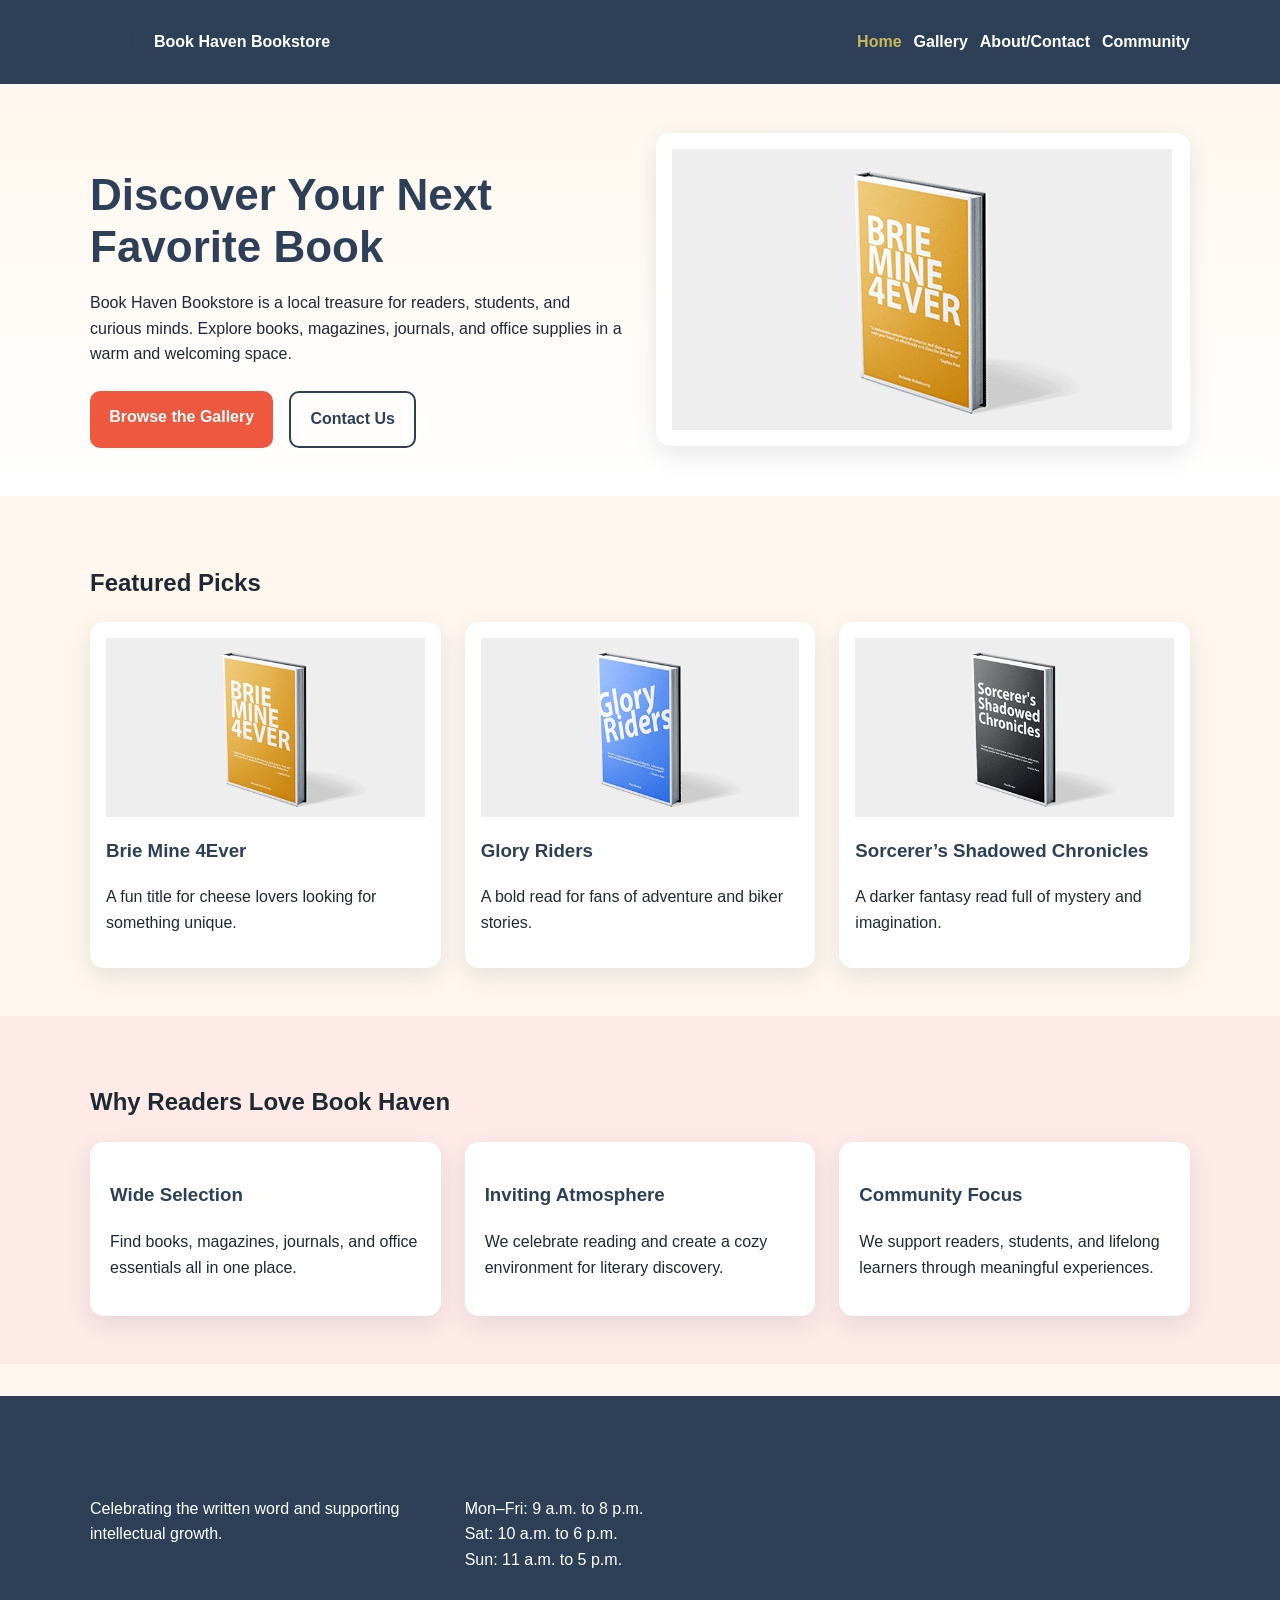
==== index.html @ 7addf1e5 "first commit" ====
<!DOCTYPE html>
<html lang="en">
<head>
  <meta charset="UTF-8" />
  <meta name="viewport" content="width=device-width, initial-scale=1.0" />
  <title>Book Haven Bookstore | Home</title>
  <link rel="stylesheet" href="styles.css" />
</head>
<body>
  <header class="site-header">
    <div class="container nav-wrap">
      <a href="index.html" class="logo-wrap">
        <img src="static/Client3_LogoPalette1_2E4057.png" alt="Book Haven Bookstore logo" class="logo" />
        <span class="brand">Book Haven Bookstore</span>
      </a>

      <button class="menu-toggle" aria-label="Open navigation menu" aria-expanded="false">
        ☰
      </button>

      <nav class="site-nav">
        <ul>
          <li><a href="index.html" class="active">Home</a></li>
          <li><a href="gallery.html">Gallery</a></li>
          <li><a href="about.html">About/Contact</a></li>
          <li><a href="community.html">Community</a></li>
        </ul>
      </nav>
    </div>
  </header>

  <main>
    <section class="hero">
      <div class="container hero-grid">
        <div class="hero-text">
          <h1>Discover Your Next Favorite Book</h1>
          <p>
            Book Haven Bookstore is a local treasure for readers, students, and curious minds.
            Explore books, magazines, journals, and office supplies in a warm and welcoming space.
          </p>
          <div class="hero-actions">
            <a href="gallery.html" class="btn">Browse the Gallery</a>
            <a href="about.html" class="btn btn-outline">Contact Us</a>
          </div>
        </div>

        <div class="hero-image-card">
          <img src="static/Client3_Book1.png" alt="Featured book display" />
        </div>
      </div>
    </section>

    <section class="section">
      <div class="container">
        <h2>Featured Picks</h2>
        <div class="card-grid">
          <article class="card">
            <img src="static/Client3_Book1.png" alt="Brie Mine 4Ever book cover" />
            <h3>Brie Mine 4Ever</h3>
            <p>A fun title for cheese lovers looking for something unique.</p>
          </article>

          <article class="card">
            <img src="static/Client3_Book2.png" alt="Glory Riders book cover" />
            <h3>Glory Riders</h3>
            <p>A bold read for fans of adventure and biker stories.</p>
          </article>

          <article class="card">
            <img src="static/Client3_Book3.png" alt="Sorcerer's Shadowed Chronicles book cover" />
            <h3>Sorcerer’s Shadowed Chronicles</h3>
            <p>A darker fantasy read full of mystery and imagination.</p>
          </article>
        </div>
      </div>
    </section>

    <section class="section alt-bg">
      <div class="container">
        <h2>Why Readers Love Book Haven</h2>
        <div class="feature-grid">
          <div class="feature">
            <h3>Wide Selection</h3>
            <p>Find books, magazines, journals, and office essentials all in one place.</p>
          </div>
          <div class="feature">
            <h3>Inviting Atmosphere</h3>
            <p>We celebrate reading and create a cozy environment for literary discovery.</p>
          </div>
          <div class="feature">
            <h3>Community Focus</h3>
            <p>We support readers, students, and lifelong learners through meaningful experiences.</p>
          </div>
        </div>
      </div>
    </section>
  </main>

  <footer class="site-footer">
    <div class="container footer-grid">
      <div>
        <h3>Book Haven Bookstore</h3>
        <p>Celebrating the written word and supporting intellectual growth.</p>
      </div>
      <div>
        <h3>Hours</h3>
        <p>Mon–Fri: 9 a.m. to 8 p.m.<br />Sat: 10 a.m. to 6 p.m.<br />Sun: 11 a.m. to 5 p.m.</p>
      </div>
    </div>
  </footer>

  <script src="script.js"></script>
</body>
</html>
---- styles.css ----
:root {
    --inkwell-blue: #2e4057;
    --accent-orange: #ee583f;
    --soft-pink: #f7b3cc;
    --aged-gold: #c7b65e;
    --parchment: #fff7ee;
    --text-dark: #1f2933;
    --white: #ffffff;
    --max-width: 1100px;
    --shadow: 0 8px 24px rgba(46, 64, 87, 0.12);
    --radius: 14px;
  }
  
  * {
    box-sizing: border-box;
  }
  
  html {
    scroll-behavior: smooth;
  }
  
  body {
    margin: 0;
    font-family: Arial, Helvetica, sans-serif;
    color: var(--text-dark);
    background-color: var(--parchment);
    line-height: 1.6;
  }
  
  img {
    max-width: 100%;
    display: block;
  }
  
  .container {
    width: min(92%, var(--max-width));
    margin: 0 auto;
  }
  
  .site-header {
    background-color: var(--inkwell-blue);
    color: var(--white);
    position: sticky;
    top: 0;
    z-index: 1000;
  }
  
  .nav-wrap {
    display: flex;
    align-items: center;
    justify-content: space-between;
    padding: 1rem 0;
    gap: 1rem;
  }
  
  .logo-wrap {
    display: flex;
    align-items: center;
    gap: 0.75rem;
    text-decoration: none;
    color: var(--white);
  }
  
  .logo {
    width: 52px;
    height: 52px;
    object-fit: contain;
  }
  
  .brand {
    font-size: 1rem;
    font-weight: 700;
  }
  
  .menu-toggle {
    background: transparent;
    border: 2px solid var(--white);
    color: var(--white);
    font-size: 1.4rem;
    padding: 0.35rem 0.7rem;
    border-radius: 8px;
    cursor: pointer;
  }
  
  .site-nav {
    display: none;
    width: 100%;
  }
  
  .site-nav.open {
    display: block;
  }
  
  .site-nav ul {
    list-style: none;
    padding: 1rem 0 0;
    margin: 0;
    display: flex;
    flex-direction: column;
    gap: 0.75rem;
  }
  
  .site-nav a {
    color: var(--white);
    text-decoration: none;
    font-weight: 600;
  }
  
  .site-nav a.active,
  .site-nav a:hover {
    color: var(--aged-gold);
  }
  
  .hero {
    padding: 3rem 0;
    background: linear-gradient(to bottom, #fff7ee, #fff);
  }
  
  .hero-grid {
    display: grid;
    gap: 2rem;
    align-items: center;
  }
  
  .hero-text h1,
  .section h1 {
    font-size: 2rem;
    line-height: 1.2;
    margin-bottom: 1rem;
    color: var(--inkwell-blue);
  }
  
  .hero-actions {
    display: flex;
    flex-wrap: wrap;
    gap: 1rem;
    margin-top: 1.5rem;
  }
  
  .btn {
    background-color: var(--accent-orange);
    color: var(--white);
    text-decoration: none;
    padding: 0.85rem 1.2rem;
    border-radius: 10px;
    font-weight: 700;
    border: none;
    cursor: pointer;
  }
  
  .btn:hover {
    opacity: 0.92;
  }
  
  .btn-outline {
    background-color: transparent;
    border: 2px solid var(--inkwell-blue);
    color: var(--inkwell-blue);
  }
  
  .hero-image-card,
  .card,
  .gallery-card,
  .contact-box,
  .hours-box,
  .event-card,
  .newsletter-box {
    background-color: var(--white);
    border-radius: var(--radius);
    box-shadow: var(--shadow);
    overflow: hidden;
  }
  
  .hero-image-card {
    padding: 1rem;
  }
  
  .section {
    padding: 3rem 0;
  }
  
  .alt-bg {
    background-color: rgba(247, 179, 204, 0.18);
  }
  
  .card-grid,
  .feature-grid,
  .gallery-grid,
  .events-grid,
  .footer-grid,
  .about-grid {
    display: grid;
    gap: 1.5rem;
  }
  
  .card,
  .gallery-card {
    padding: 1rem;
  }
  
  .card h3,
  .gallery-card h2,
  .feature h3,
  .event-card h2,
  .site-footer h3,
  .hours-box h2,
  .contact-box h2 {
    color: var(--inkwell-blue);
  }
  
  .feature {
    background: var(--white);
    padding: 1.25rem;
    border-radius: var(--radius);
    box-shadow: var(--shadow);
  }
  
  .page-intro {
    max-width: 700px;
    margin-bottom: 2rem;
  }
  
  .hours-box,
  .contact-box,
  .newsletter-box,
  .event-card {
    padding: 1.25rem;
  }
  
  form {
    display: grid;
    gap: 0.85rem;
  }
  
  input,
  textarea {
    width: 100%;
    padding: 0.9rem 1rem;
    border: 1px solid #c9c9c9;
    border-radius: 8px;
    font: inherit;
  }
  
  .newsletter-form {
    grid-template-columns: 1fr;
    margin-top: 1rem;
  }
  
  .site-footer {
    background-color: var(--inkwell-blue);
    color: var(--white);
    padding: 2rem 0;
    margin-top: 2rem;
  }
  
  .sr-only {
    position: absolute;
    width: 1px;
    height: 1px;
    padding: 0;
    margin: -1px;
    overflow: hidden;
    clip: rect(0, 0, 0, 0);
    white-space: nowrap;
    border: 0;
  }
  
  @media (min-width: 768px) {
    .menu-toggle {
      display: none;
    }
  
    .site-nav {
      display: block;
      width: auto;
    }
  
    .site-nav ul {
      flex-direction: row;
      padding: 0;
      align-items: center;
    }
  
    .hero-grid,
    .about-grid {
      grid-template-columns: 1fr 1fr;
    }
  
    .card-grid,
    .feature-grid,
    .events-grid,
    .footer-grid {
      grid-template-columns: repeat(3, 1fr);
    }
  
    .gallery-grid {
      grid-template-columns: repeat(3, 1fr);
    }
  
    .newsletter-form {
      grid-template-columns: 1fr auto;
    }
  
    .hero-text h1,
    .section h1 {
      font-size: 2.75rem;
    }
  }
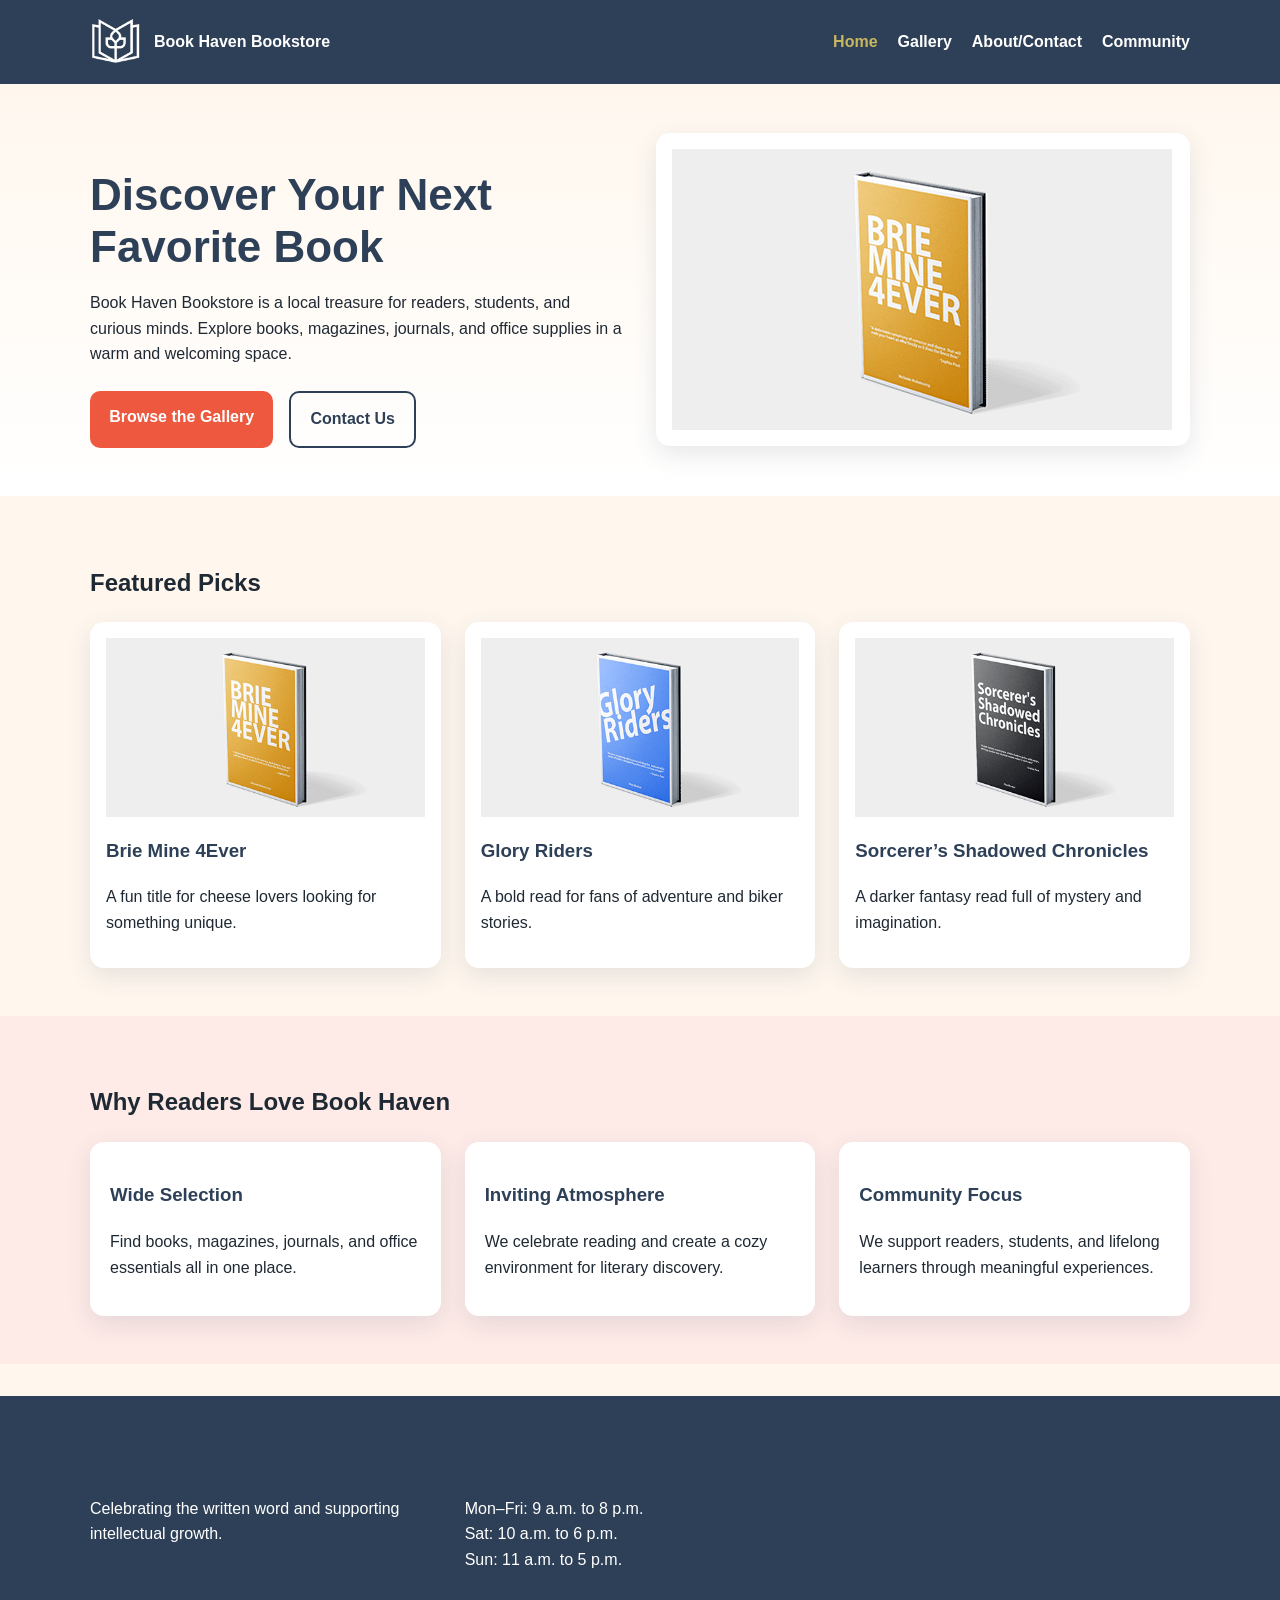
==== commit b745cc1f: "Hamburger menu" ====
--- a/index.html
+++ b/index.html
@@ -15,7 +15,9 @@
       </a>
 
       <button class="menu-toggle" aria-label="Open navigation menu" aria-expanded="false">
-        ☰
+        <span></span>
+        <span></span>
+        <span></span>
       </button>
 
       <nav class="site-nav">
--- a/styles.css
+++ b/styles.css
@@ -1,85 +1,796 @@
 :root {
-    --inkwell-blue: #2e4057;
-    --accent-orange: #ee583f;
-    --soft-pink: #f7b3cc;
-    --aged-gold: #c7b65e;
-    --parchment: #fff7ee;
-    --text-dark: #1f2933;
-    --white: #ffffff;
-    --max-width: 1100px;
-    --shadow: 0 8px 24px rgba(46, 64, 87, 0.12);
-    --radius: 14px;
-  }
-  
-  * {
-    box-sizing: border-box;
-  }
-  
-  html {
-    scroll-behavior: smooth;
-  }
-  
-  body {
-    margin: 0;
-    font-family: Arial, Helvetica, sans-serif;
-    color: var(--text-dark);
-    background-color: var(--parchment);
-    line-height: 1.6;
-  }
-  
-  img {
-    max-width: 100%;
+  --inkwell-blue: #2e4057;
+  --accent-orange: #ee583f;
+  --soft-pink: #f7b3cc;
+  --aged-gold: #c7b65e;
+  --parchment: #fff7ee;
+  --text-dark: #1f2933;
+  --white: #ffffff;
+  --max-width: 1100px;
+  --shadow: 0 8px 24px rgba(46, 64, 87, 0.12);
+  --radius: 14px;
+}
+
+* {
+  box-sizing: border-box;
+}
+
+html {
+  scroll-behavior: smooth;
+}
+
+body {
+  margin: 0;
+  min-height: 100vh;
+  display: flex;
+  flex-direction: column;
+  font-family: Arial, Helvetica, sans-serif;
+  color: var(--text-dark);
+  background-color: var(--parchment);
+  line-height: 1.6;
+}
+
+img {
+  max-width: 100%;
+  display: block;
+}
+
+.container {
+  width: min(92%, var(--max-width));
+  margin: 0 auto;
+}
+
+.site-header {
+  background-color: var(--inkwell-blue);
+  color: var(--white);
+  position: sticky;
+  top: 0;
+  z-index: 1000;
+}
+
+.nav-wrap {
+  display: flex;
+  align-items: center;
+  justify-content: space-between;
+  padding: 1rem 0;
+  gap: 1rem;
+}
+main {
+  flex: 1;
+}
+
+.logo-wrap {
+  display: flex;
+  align-items: center;
+  gap: 0.75rem;
+  text-decoration: none;
+  color: var(--white);
+}
+
+.logo {
+  width: 52px;
+  height: 52px;
+  object-fit: contain;
+}
+
+.brand {
+  font-size: 1rem;
+  font-weight: 700;
+}
+
+.menu-toggle {
+  background: transparent;
+  border: 2px solid var(--white);
+  color: var(--white);
+  font-size: 1.4rem;
+  padding: 0.35rem 0.7rem;
+  border-radius: 8px;
+  cursor: pointer;
+}
+
+.site-nav {
+  display: none;
+  width: 100%;
+}
+
+.site-nav.open {
+  display: block;
+}
+
+.site-nav ul {
+  list-style: none;
+  padding: 1rem 0 0;
+  margin: 0;
+  display: flex;
+  flex-direction: column;
+  gap: 0.75rem;
+}
+
+.site-nav a {
+  color: var(--white);
+  text-decoration: none;
+  font-weight: 600;
+}
+
+.site-nav a.active,
+.site-nav a:hover {
+  color: var(--aged-gold);
+}
+
+.hero {
+  padding: 3rem 0;
+  background: linear-gradient(to bottom, #fff7ee, #fff);
+}
+
+.hero-grid {
+  display: grid;
+  gap: 2rem;
+  align-items: center;
+}
+
+.hero-text h1,
+.section h1 {
+  font-size: 2rem;
+  line-height: 1.2;
+  margin-bottom: 1rem;
+  color: var(--inkwell-blue);
+}
+
+.hero-actions {
+  display: flex;
+  flex-wrap: wrap;
+  gap: 1rem;
+  margin-top: 1.5rem;
+}
+
+.btn {
+  background-color: var(--accent-orange);
+  color: var(--white);
+  text-decoration: none;
+  padding: 0.85rem 1.2rem;
+  border-radius: 10px;
+  font-weight: 700;
+  border: none;
+  cursor: pointer;
+}
+
+.btn:hover {
+  opacity: 0.92;
+}
+
+.btn-outline {
+  background-color: transparent;
+  border: 2px solid var(--inkwell-blue);
+  color: var(--inkwell-blue);
+}
+
+.hero-image-card,
+.card,
+.gallery-card,
+.contact-box,
+.hours-box,
+.event-card,
+.newsletter-box {
+  background-color: var(--white);
+  border-radius: var(--radius);
+  box-shadow: var(--shadow);
+  overflow: hidden;
+}
+
+.hero-image-card {
+  padding: 1rem;
+}
+
+.section {
+  padding: 3rem 0;
+}
+
+.alt-bg {
+  background-color: rgba(247, 179, 204, 0.18);
+}
+
+.card-grid,
+.feature-grid,
+.gallery-grid,
+.events-grid,
+.footer-grid,
+.about-grid {
+  display: grid;
+  gap: 1.5rem;
+}
+.events-grid {
+  margin-bottom: 1.5rem;
+}
+
+.card,
+.gallery-card {
+  padding: 1rem;
+}
+
+.card h3,
+.gallery-card h2,
+.feature h3,
+.event-card h2,
+.site-footer h3,
+.hours-box h2,
+.contact-box h2 {
+  color: var(--inkwell-blue);
+}
+
+.feature {
+  background: var(--white);
+  padding: 1.25rem;
+  border-radius: var(--radius);
+  box-shadow: var(--shadow);
+}
+
+.page-intro {
+  max-width: 700px;
+  margin-bottom: 2rem;
+}
+
+.hours-box,
+.contact-box,
+.newsletter-box,
+.event-card {
+  padding: 1.25rem;
+}
+
+form {
+  display: grid;
+  gap: 0.85rem;
+}
+
+input,
+textarea {
+  width: 100%;
+  padding: 0.9rem 1rem;
+  border: 1px solid #c9c9c9;
+  border-radius: 8px;
+  font: inherit;
+}
+
+.newsletter-form {
+  grid-template-columns: 1fr;
+  margin-top: 1rem;
+}
+
+.site-footer {
+  background-color: var(--inkwell-blue);
+  color: var(--white);
+  padding: 2rem 0;
+  margin-top: 2rem;
+}
+
+.sr-only {
+  position: absolute;
+  width: 1px;
+  height: 1px;
+  padding: 0;
+  margin: -1px;
+  overflow: hidden;
+  clip: rect(0, 0, 0, 0);
+  white-space: nowrap;
+  border: 0;
+}
+
+@media (min-width: 768px) {
+  .menu-toggle {
+    display: none;
+  }
+
+  .site-nav {
     display: block;
-  }
-  
-  .container {
-    width: min(92%, var(--max-width));
-    margin: 0 auto;
-  }
-  
-  .site-header {
-    background-color: var(--inkwell-blue);
-    color: var(--white);
-    position: sticky;
-    top: 0;
-    z-index: 1000;
-  }
-  
+    width: auto;
+  }
+
+  .site-nav ul {
+    flex-direction: row;
+    padding: 0;
+    align-items: center;
+  }
+
+  .hero-grid,
+  .about-grid {
+    grid-template-columns: 1fr 1fr;
+  }
+
+  .card-grid,
+  .feature-grid,
+  .events-grid,
+  .footer-grid {
+    grid-template-columns: repeat(3, 1fr);
+  }
+
+  .gallery-grid {
+    grid-template-columns: repeat(3, 1fr);
+  }
+
+  .newsletter-form {
+    grid-template-columns: 1fr auto;
+  }
+
+  .hero-text h1,
+  .section h1 {
+    font-size: 2.75rem;
+  }
+}
+
+/* adding the shop function */
+.shop-layout {
+  display: grid;
+  gap: 2rem;
+  align-items: start;
+}
+
+.products-section {
+  min-width: 0;
+}
+
+.cart-panel {
+  background-color: var(--white);
+  border-radius: var(--radius);
+  box-shadow: var(--shadow);
+  padding: 1.25rem;
+  position: sticky;
+  top: 100px;
+  .card-quantity-controls {
+    display: none;
+  }
+}
+
+.cart-panel h2 {
+  margin-top: 0;
+  color: var(--inkwell-blue);
+}
+
+.cart-items {
+  display: grid;
+  gap: 1rem;
+  margin: 1.25rem 0;
+}
+
+.empty-cart {
+  margin: 0;
+  color: #666;
+}
+
+.cart-item {
+  border-bottom: 1px solid #e5e5e5;
+  padding-bottom: 1rem;
+  display: flex;
+  justify-content: space-between;
+  gap: 1rem;
+}
+
+.cart-item:last-child {
+  border-bottom: none;
+  padding-bottom: 0;
+}
+
+.cart-item-info h3 {
+  margin: 0 0 0.35rem;
+  font-size: 1rem;
+  color: var(--inkwell-blue);
+}
+
+.cart-item-info p {
+  margin: 0.2rem 0;
+  font-size: 0.95rem;
+}
+
+.cart-quantity-controls {
+  display: flex;
+  align-items: center;
+  gap: 0.65rem;
+}
+
+.qty-btn {
+  border: none;
+  background-color: var(--accent-orange);
+  color: var(--white);
+  width: 32px;
+  height: 32px;
+  border-radius: 999px;
+  font-size: 1rem;
+  font-weight: 700;
+  cursor: pointer;
+}
+
+.cart-total-row {
+  display: flex;
+  justify-content: space-between;
+  align-items: center;
+  margin: 1.5rem 0;
+  font-size: 1.1rem;
+}
+
+.cart-button-group {
+  display: grid;
+  gap: 1rem;
+}
+
+.gallery-card {
+  display: flex;
+  flex-direction: column;
+  justify-content: space-between;
+}
+
+.gallery-card h2 {
+  margin-bottom: 0.35rem;
+}
+
+.gallery-card p {
+  margin-top: 0;
+  margin-bottom: 0.35rem;
+}
+
+.price {
+  font-weight: 700;
+  color: var(--accent-orange);
+  margin-bottom: 1rem;
+}
+
+.gallery-card .btn {
+  margin-top: auto;
+  width: 100%;
+}
+
+.form-message {
+  margin-top: 0.75rem;
+  font-weight: 600;
+  color: var(--aged-gold);
+}
+
+@media (min-width: 900px) {
+  .shop-layout {
+    grid-template-columns: 2fr 1fr;
+  }
+}
+
+/* adding the modal */
+
+.shop-layout {
+  display: grid;
+  gap: 2rem;
+  align-items: start;
+}
+
+.products-section {
+  min-width: 0;
+}
+
+.cart-panel {
+  background-color: var(--white);
+  border-radius: var(--radius);
+  box-shadow: var(--shadow);
+  padding: 1.5rem;
+  position: sticky;
+  top: 100px;
+}
+
+.cart-panel h2 {
+  margin-top: 0;
+  color: var(--inkwell-blue);
+}
+
+.cart-items {
+  display: grid;
+  gap: 1rem;
+  margin: 1.25rem 0;
+}
+
+.empty-cart {
+  margin: 0;
+  color: #666;
+}
+
+.cart-item {
+  border-bottom: 1px solid #e5e5e5;
+  padding-bottom: 1rem;
+}
+
+.cart-item:last-child {
+  border-bottom: none;
+  padding-bottom: 0;
+}
+
+.cart-item-main {
+  display: flex;
+  justify-content: space-between;
+  gap: 1rem;
+}
+
+.cart-item-info h3 {
+  margin: 0 0 0.35rem;
+  font-size: 1rem;
+  color: var(--inkwell-blue);
+}
+
+.cart-item-info p {
+  margin: 0.2rem 0;
+  font-size: 0.95rem;
+}
+
+.cart-item-actions {
+  display: flex;
+  flex-direction: column;
+  align-items: flex-end;
+  gap: 0.75rem;
+}
+
+.remove-item-btn {
+  border: none;
+  background: transparent;
+  color: #999;
+  font-size: 1.5rem;
+  line-height: 1;
+  cursor: pointer;
+  padding: 0;
+}
+
+.remove-item-btn:hover {
+  color: var(--accent-orange);
+}
+
+.cart-quantity-controls,
+.card-quantity-controls {
+  display: inline-flex;
+  align-items: center;
+  justify-content: center;
+  gap: 0.75rem;
+  background-color: var(--accent-orange);
+  color: var(--white);
+  border-radius: 999px;
+  padding: 0.55rem 0.9rem;
+  font-weight: 700;
+}
+
+.qty-btn {
+  border: none;
+  background: transparent;
+  color: var(--white);
+  font-size: 1.1rem;
+  font-weight: 700;
+  cursor: pointer;
+  width: 20px;
+  height: 20px;
+  line-height: 1;
+}
+
+.cart-total-row {
+  display: flex;
+  justify-content: space-between;
+  align-items: center;
+  margin: 1.5rem 0;
+  font-size: 1.1rem;
+}
+
+.cart-button-group {
+  display: grid;
+  gap: 1rem;
+}
+
+.gallery-card {
+  display: flex;
+  flex-direction: column;
+  justify-content: space-between;
+}
+
+.gallery-card h2 {
+  margin-bottom: 0.35rem;
+}
+
+.gallery-card p {
+  margin-top: 0;
+  margin-bottom: 0.35rem;
+}
+
+.price {
+  font-weight: 700;
+  color: var(--accent-orange);
+  margin-bottom: 1rem;
+}
+
+.gallery-card .btn,
+.card-quantity-controls {
+  margin-top: auto;
+  width: 100%;
+}
+
+.form-message {
+  margin-top: 0.75rem;
+  font-weight: 600;
+  color: var(--aged-gold);
+}
+
+.modal-backdrop {
+  position: fixed;
+  inset: 0;
+  background: rgba(0, 0, 0, 0.55);
+  display: flex;
+  align-items: center;
+  justify-content: center;
+  padding: 1rem;
+  z-index: 2000;
+}
+
+.hidden {
+  display: none;
+}
+
+.order-modal {
+  background-color: var(--white);
+  width: min(100%, 520px);
+  border-radius: 18px;
+  padding: 2rem;
+  position: relative;
+  box-shadow: 0 16px 40px rgba(0, 0, 0, 0.22);
+}
+
+.modal-close {
+  position: absolute;
+  top: 0.85rem;
+  right: 1rem;
+  border: none;
+  background: transparent;
+  font-size: 2rem;
+  line-height: 1;
+  cursor: pointer;
+  color: #777;
+}
+
+.modal-icon {
+  width: 48px;
+  height: 48px;
+  border: 2px solid #3db489;
+  color: #3db489;
+  border-radius: 50%;
+  display: grid;
+  place-items: center;
+  font-size: 1.4rem;
+  font-weight: 700;
+  margin-bottom: 1rem;
+}
+
+.order-modal h2 {
+  margin: 0 0 0.5rem;
+  color: var(--inkwell-blue);
+  font-size: 2rem;
+}
+
+.modal-subtitle {
+  margin-bottom: 1.5rem;
+  color: #666;
+}
+
+.modal-order-summary {
+  background-color: #f8f4ef;
+  border-radius: 14px;
+  padding: 1rem;
+}
+
+.modal-item {
+  display: flex;
+  justify-content: space-between;
+  gap: 1rem;
+  padding: 0.85rem 0;
+  border-bottom: 1px solid #e5ddd3;
+}
+
+.modal-item:last-child {
+  border-bottom: none;
+}
+
+.modal-item-text h3 {
+  margin: 0 0 0.35rem;
+  font-size: 1rem;
+  color: var(--inkwell-blue);
+}
+
+.modal-item-text p {
+  margin: 0;
+  color: #666;
+  font-size: 0.95rem;
+}
+
+.modal-total-row {
+  display: flex;
+  justify-content: space-between;
+  align-items: center;
+  margin-top: 1rem;
+  padding-top: 1rem;
+  border-top: 1px solid #e5ddd3;
+  font-size: 1.1rem;
+}
+
+.modal-reset-btn {
+  width: 100%;
+  margin-top: 1.5rem;
+}
+
+body.modal-open {
+  overflow: hidden;
+}
+
+@media (min-width: 900px) {
+  .shop-layout {
+    grid-template-columns: 2fr 1fr;
+  }
+}
+
+#cartItems .cart-quantity-controls {
+    display: none;
+  }
+
+  .logo {
+    filter: brightness(0) invert(1);
+  }
+
+
+  .menu-toggle {
+    display: flex;
+    flex-direction: column;
+    justify-content: center;
+    gap: 5px;
+    width: 42px;
+    height: 42px;
+    background: transparent;
+    border: none;
+    cursor: pointer;
+    padding: 0;
+  }
+  
+  /* The lines */
+  .menu-toggle span {
+    display: block;
+    height: 3px;
+    width: 24px;
+    background-color: white;
+    border-radius: 2px;
+    transition: all 0.3s ease;
+  }
+  
+  /* Hover effect */
+  .menu-toggle:hover span {
+    background-color: var(--aged-gold);
+  }
+  
+
+  .menu-toggle {
+    display: flex;
+    flex-direction: column;
+    justify-content: center;
+    gap: 5px;
+    width: 42px;
+    height: 42px;
+    background: transparent;
+    border: none;
+    cursor: pointer;
+    padding: 0;
+  }
+  
+  /* The lines */
+  .menu-toggle span {
+    display: block;
+    height: 3px;
+    width: 24px;
+    background-color: white;
+    border-radius: 2px;
+    transition: all 0.3s ease;
+  }
+  
+  /* Hover effect */
+  .menu-toggle:hover span {
+    background-color: var(--aged-gold);
+  }
+
   .nav-wrap {
     display: flex;
     align-items: center;
     justify-content: space-between;
-    padding: 1rem 0;
+    flex-wrap: wrap;
     gap: 1rem;
-  }
-  
-  .logo-wrap {
-    display: flex;
-    align-items: center;
-    gap: 0.75rem;
-    text-decoration: none;
-    color: var(--white);
-  }
-  
-  .logo {
-    width: 52px;
-    height: 52px;
-    object-fit: contain;
-  }
-  
-  .brand {
-    font-size: 1rem;
-    font-weight: 700;
-  }
-  
-  .menu-toggle {
-    background: transparent;
-    border: 2px solid var(--white);
-    color: var(--white);
-    font-size: 1.4rem;
-    padding: 0.35rem 0.7rem;
-    border-radius: 8px;
-    cursor: pointer;
   }
   
   .site-nav {
@@ -89,220 +800,54 @@
   
   .site-nav.open {
     display: block;
+    width: 100%;
+    margin-top: 0.75rem;
   }
   
   .site-nav ul {
     list-style: none;
-    padding: 1rem 0 0;
     margin: 0;
+    padding: 0;
     display: flex;
     flex-direction: column;
-    gap: 0.75rem;
+    gap: 0.9rem;
+  }
+  
+  .site-nav li {
+    width: 100%;
   }
   
   .site-nav a {
+    display: block;
+    width: 100%;
     color: var(--white);
     text-decoration: none;
     font-weight: 600;
   }
-  
-  .site-nav a.active,
-  .site-nav a:hover {
-    color: var(--aged-gold);
-  }
-  
-  .hero {
-    padding: 3rem 0;
-    background: linear-gradient(to bottom, #fff7ee, #fff);
-  }
-  
-  .hero-grid {
-    display: grid;
-    gap: 2rem;
-    align-items: center;
-  }
-  
-  .hero-text h1,
-  .section h1 {
-    font-size: 2rem;
-    line-height: 1.2;
-    margin-bottom: 1rem;
-    color: var(--inkwell-blue);
-  }
-  
-  .hero-actions {
-    display: flex;
-    flex-wrap: wrap;
-    gap: 1rem;
-    margin-top: 1.5rem;
-  }
-  
-  .btn {
-    background-color: var(--accent-orange);
-    color: var(--white);
-    text-decoration: none;
-    padding: 0.85rem 1.2rem;
-    border-radius: 10px;
-    font-weight: 700;
-    border: none;
-    cursor: pointer;
-  }
-  
-  .btn:hover {
-    opacity: 0.92;
-  }
-  
-  .btn-outline {
-    background-color: transparent;
-    border: 2px solid var(--inkwell-blue);
-    color: var(--inkwell-blue);
-  }
-  
-  .hero-image-card,
-  .card,
-  .gallery-card,
-  .contact-box,
-  .hours-box,
-  .event-card,
-  .newsletter-box {
-    background-color: var(--white);
-    border-radius: var(--radius);
-    box-shadow: var(--shadow);
-    overflow: hidden;
-  }
-  
-  .hero-image-card {
-    padding: 1rem;
-  }
-  
-  .section {
-    padding: 3rem 0;
-  }
-  
-  .alt-bg {
-    background-color: rgba(247, 179, 204, 0.18);
-  }
-  
-  .card-grid,
-  .feature-grid,
-  .gallery-grid,
-  .events-grid,
-  .footer-grid,
-  .about-grid {
-    display: grid;
-    gap: 1.5rem;
-  }
-  
-  .card,
-  .gallery-card {
-    padding: 1rem;
-  }
-  
-  .card h3,
-  .gallery-card h2,
-  .feature h3,
-  .event-card h2,
-  .site-footer h3,
-  .hours-box h2,
-  .contact-box h2 {
-    color: var(--inkwell-blue);
-  }
-  
-  .feature {
-    background: var(--white);
-    padding: 1.25rem;
-    border-radius: var(--radius);
-    box-shadow: var(--shadow);
-  }
-  
-  .page-intro {
-    max-width: 700px;
-    margin-bottom: 2rem;
-  }
-  
-  .hours-box,
-  .contact-box,
-  .newsletter-box,
-  .event-card {
-    padding: 1.25rem;
-  }
-  
-  form {
-    display: grid;
-    gap: 0.85rem;
-  }
-  
-  input,
-  textarea {
-    width: 100%;
-    padding: 0.9rem 1rem;
-    border: 1px solid #c9c9c9;
-    border-radius: 8px;
-    font: inherit;
-  }
-  
-  .newsletter-form {
-    grid-template-columns: 1fr;
-    margin-top: 1rem;
-  }
-  
-  .site-footer {
-    background-color: var(--inkwell-blue);
-    color: var(--white);
-    padding: 2rem 0;
-    margin-top: 2rem;
-  }
-  
-  .sr-only {
-    position: absolute;
-    width: 1px;
-    height: 1px;
-    padding: 0;
-    margin: -1px;
-    overflow: hidden;
-    clip: rect(0, 0, 0, 0);
-    white-space: nowrap;
-    border: 0;
-  }
-  
+
   @media (min-width: 768px) {
     .menu-toggle {
       display: none;
     }
   
+    .nav-wrap {
+      flex-wrap: nowrap;
+    }
+  
     .site-nav {
       display: block;
       width: auto;
+      margin-top: 0;
     }
   
     .site-nav ul {
       flex-direction: row;
-      padding: 0;
       align-items: center;
+      gap: 1.25rem;
     }
   
-    .hero-grid,
-    .about-grid {
-      grid-template-columns: 1fr 1fr;
-    }
-  
-    .card-grid,
-    .feature-grid,
-    .events-grid,
-    .footer-grid {
-      grid-template-columns: repeat(3, 1fr);
-    }
-  
-    .gallery-grid {
-      grid-template-columns: repeat(3, 1fr);
-    }
-  
-    .newsletter-form {
-      grid-template-columns: 1fr auto;
-    }
-  
-    .hero-text h1,
-    .section h1 {
-      font-size: 2.75rem;
+    .site-nav li,
+    .site-nav a {
+      width: auto;
     }
   }
